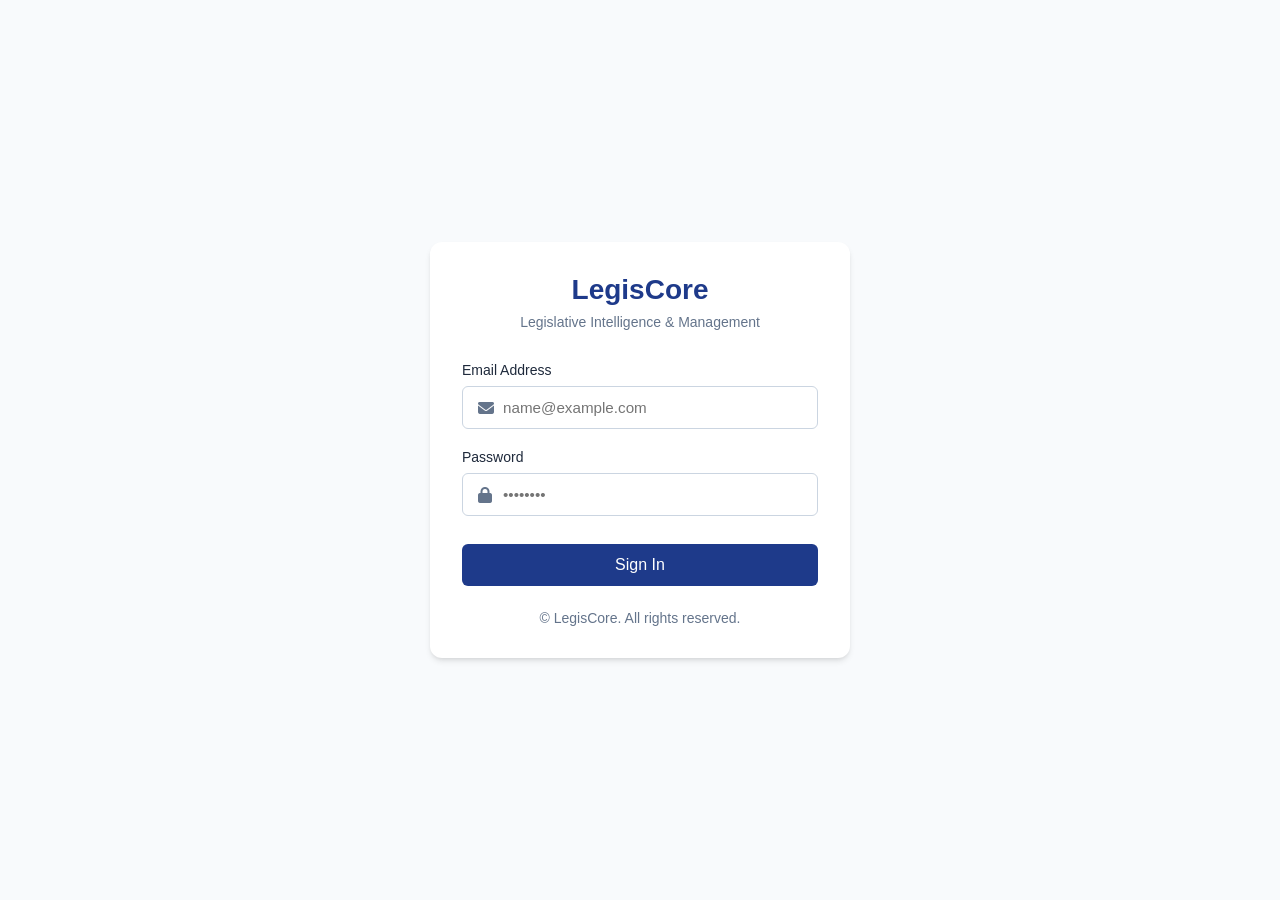
==== login.html @ 098ecdd2 "Initial LegisCore foundation: config, api, auth, state, router, login" ====
<!DOCTYPE html>
<html lang="en">
<head>
    <meta charset="UTF-8">
    <meta name="viewport" content="width=device-width, initial-scale=1.0">
    <title>LegisCore - Sign In</title>
    <link rel="stylesheet" href="https://cdnjs.cloudflare.com/ajax/libs/font-awesome/6.4.0/css/all.min.css">
    <style>
        :root {
            --primary: #1e3a8a;
            --primary-hover: #1e40af;
            --bg-color: #f8fafc;
            --card-bg: #ffffff;
            --text-main: #1e293b;
            --text-muted: #64748b;
            --border: #cbd5e1;
            --error-bg: #fee2e2;
            --error-text: #991b1b;
        }

        * {
            box-sizing: border-box;
            margin: 0;
            padding: 0;
            font-family: -apple-system, BlinkMacSystemFont, "Segoe UI", Roboto, Helvetica, Arial, sans-serif;
        }

        body {
            background-color: var(--bg-color);
            color: var(--text-main);
            display: flex;
            justify-content: center;
            align-items: center;
            min-height: 100vh;
        }

        .login-container {
            width: 100%;
            max-width: 420px;
            padding: 2rem;
            background: var(--card-bg);
            border-radius: 12px;
            box-shadow: 0 4px 6px -1px rgba(0, 0, 0, 0.1), 0 2px 4px -2px rgba(0, 0, 0, 0.1);
        }

        .brand-header {
            text-align: center;
            margin-bottom: 2rem;
        }

        .brand-header h1 {
            font-size: 1.75rem;
            color: var(--primary);
            margin-bottom: 0.5rem;
        }

        .brand-header p {
            color: var(--text-muted);
            font-size: 0.875rem;
        }

        .alert {
            padding: 0.75rem 1rem;
            border-radius: 6px;
            font-size: 0.875rem;
            margin-bottom: 1.5rem;
            display: none;
        }

        .alert.error {
            background-color: var(--error-bg);
            color: var(--error-text);
            display: block;
        }

        .form-group {
            margin-bottom: 1.25rem;
        }

        .form-group label {
            display: block;
            font-size: 0.875rem;
            font-weight: 500;
            margin-bottom: 0.5rem;
            color: var(--text-main);
        }

        .input-wrapper {
            position: relative;
        }

        .input-wrapper i {
            position: absolute;
            left: 1rem;
            top: 50%;
            transform: translateY(-50%);
            color: var(--text-muted);
        }

        .form-control {
            width: 100%;
            padding: 0.75rem 1rem 0.75rem 2.5rem;
            border: 1px solid var(--border);
            border-radius: 6px;
            font-size: 0.95rem;
            outline: none;
            transition: border-color 0.2s, box-shadow 0.2s;
        }

        .form-control:focus {
            border-color: var(--primary);
            box-shadow: 0 0 0 3px rgba(30, 58, 138, 0.15);
        }

        .btn-submit {
            width: 100%;
            padding: 0.75rem;
            background-color: var(--primary);
            color: white;
            border: none;
            border-radius: 6px;
            font-size: 1rem;
            font-weight: 500;
            cursor: pointer;
            transition: background-color 0.2s;
            margin-top: 0.5rem;
        }

        .btn-submit:hover {
            background-color: var(--primary-hover);
        }

        .btn-submit:disabled {
            opacity: 0.7;
            cursor: not-allowed;
        }

        .footer-links {
            text-align: center;
            margin-top: 1.5rem;
            font-size: 0.875rem;
            color: var(--text-muted);
        }

        .footer-links a {
            color: var(--primary);
            text-decoration: none;
            font-weight: 500;
        }

        .footer-links a:hover {
            text-decoration: underline;
        }
    </style>
</head>
<body>
    <div class="login-container">
        <div class="brand-header">
            <h1>LegisCore</h1>
            <p>Legislative Intelligence & Management</p>
        </div>

        <div id="errorAlert" class="alert error" style="display: none;"></div>

        <form id="loginForm">
            <div class="form-group">
                <label for="email">Email Address</label>
                <div class="input-wrapper">
                    <i class="fa-solid fa-envelope"></i>
                    <input type="email" id="email" name="email" class="form-control" placeholder="name@example.com" required autocomplete="email">
                </div>
            </div>

            <div class="form-group">
                <label for="password">Password</label>
                <div class="input-wrapper">
                    <i class="fa-solid fa-lock"></i>
                    <input type="password" id="password" name="password" class="form-control" placeholder="••••••••" required autocomplete="current-password">
                </div>
            </div>

            <button type="submit" id="submitBtn" class="btn-submit">Sign In</button>
        </form>

        <div class="footer-links">
            <p>&copy; LegisCore. All rights reserved.</p>
        </div>
    </div>

    <!-- Load configuration, api client, and auth api -->
    <script src="js/config.js"></script>
    <script src="js/api.js"></script>
    <script src="js/api/auth-api.js"></script>
    <script>
        document.addEventListener('DOMContentLoaded', () => {
            const loginForm = document.getElementById('loginForm');
            const emailInput = document.getElementById('email');
            const passwordInput = document.getElementById('password');
            const submitBtn = document.getElementById('submitBtn');
            const errorAlert = document.getElementById('errorAlert');

            // If already logged in with a token, redirect to dashboard or home
            const tokenKey = window.LegisCoreConfig ? window.LegisCoreConfig.STORAGE_KEYS.TOKEN : 'legiscore_auth_token';
            if (localStorage.getItem(tokenKey)) {
                window.location.href = './index.html';
            }

            loginForm.addEventListener('submit', async (e) => {
                e.preventDefault();
                errorAlert.style.display = 'none';
                errorAlert.textContent = '';

                const email = emailInput.value.trim();
                const password = passwordInput.value;

                if (!email || !password) {
                    errorAlert.textContent = 'Please enter both email and password.';
                    errorAlert.style.display = 'block';
                    return;
                }

                submitBtn.disabled = true;
                submitBtn.textContent = 'Signing in...';

                try {
                    if (!window.LegisCoreAPI || !window.LegisCoreAPI.auth) {
                        throw new Error('Authentication API module not loaded properly.');
                    }

                    await window.LegisCoreAPI.auth.login(email, password);
                    
                    // Successful login - redirect to app index or dashboard
                    window.location.href = './index.html';
                } catch (err) {
                    console.error('Login error:', err);
                    let msg = err.message || 'Invalid email or password. Please try again.';
                    if (err.status === 401) {
                        msg = 'Invalid credentials. Please check your email and password.';
                    } else if (err.status === 422) {
                        msg = 'Please check the formatting of your email and password.';
                    } else if (err.status === 429) {
                        msg = 'Too many login attempts. Please try again later.';
                    }
                    errorAlert.textContent = msg;
                    errorAlert.style.display = 'block';
                } finally {
                    submitBtn.disabled = false;
                    submitBtn.textContent = 'Sign In';
                }
            });
        });
    </script>
</body>
</html>
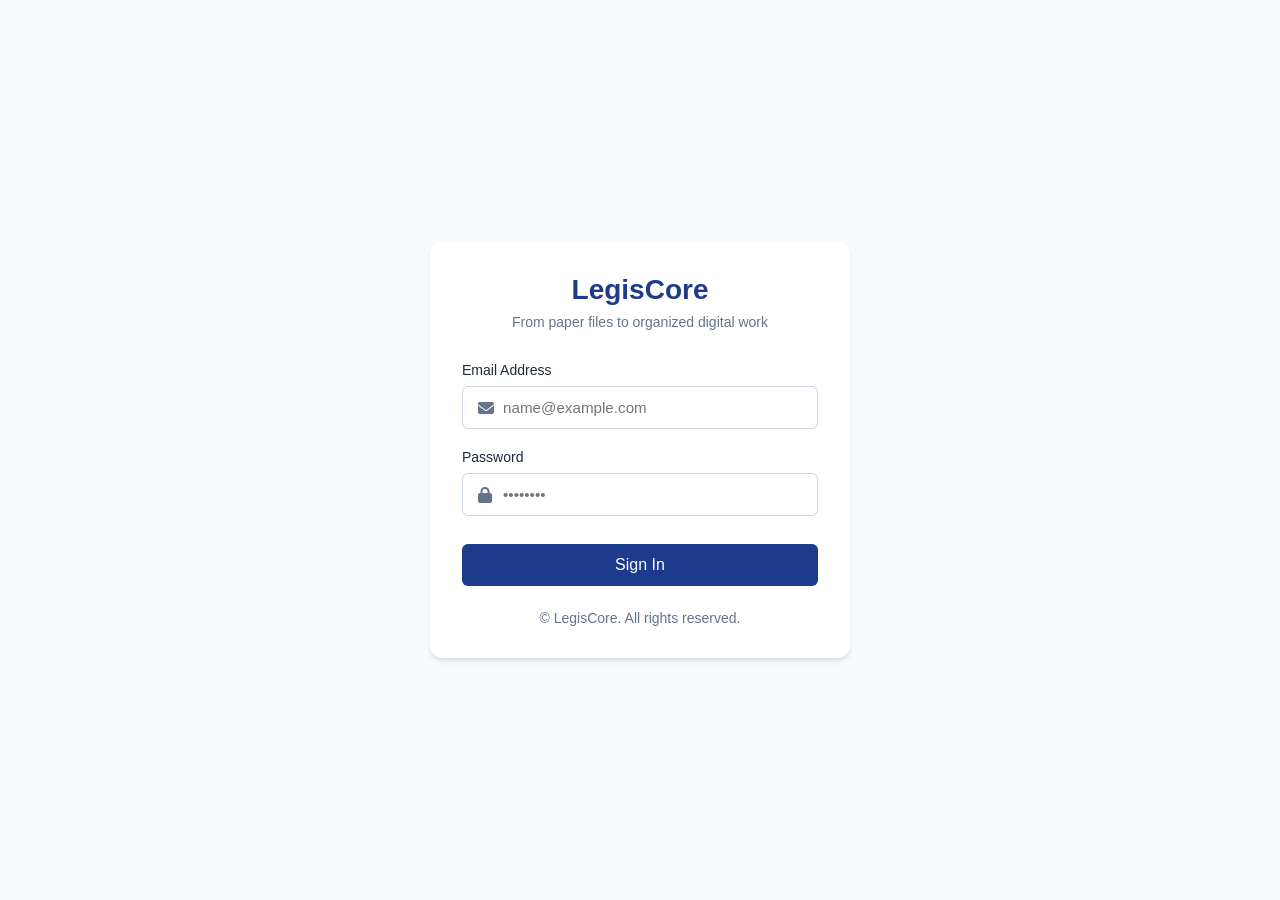
==== commit cd40d8b0: "login: correct tagline per spec" ====
--- a/login.html
+++ b/login.html
@@ -157,7 +157,7 @@
     <div class="login-container">
         <div class="brand-header">
             <h1>LegisCore</h1>
-            <p>Legislative Intelligence & Management</p>
+            <p>From paper files to organized digital work</p>
         </div>
 
         <div id="errorAlert" class="alert error" style="display: none;"></div>
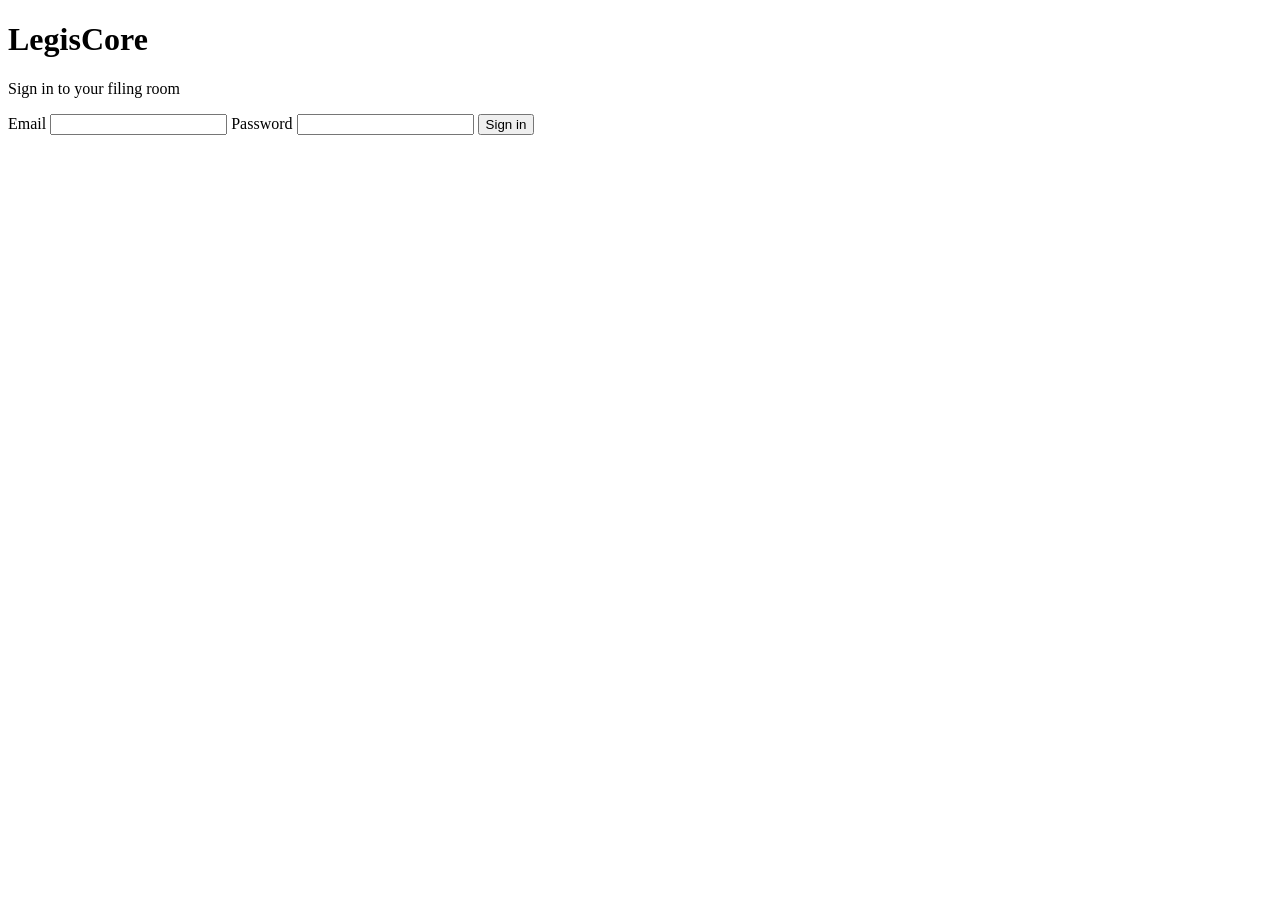
==== commit 1970812b: "Phase 2: core auth/supabase modules + new login page" ====
--- a/login.html
+++ b/login.html
@@ -1,254 +1,68 @@
-<!DOCTYPE html>
+<!doctype html>
 <html lang="en">
 <head>
-    <meta charset="UTF-8">
-    <meta name="viewport" content="width=device-width, initial-scale=1.0">
-    <title>LegisCore - Sign In</title>
-    <link rel="stylesheet" href="https://cdnjs.cloudflare.com/ajax/libs/font-awesome/6.4.0/css/all.min.css">
-    <style>
-        :root {
-            --primary: #1e3a8a;
-            --primary-hover: #1e40af;
-            --bg-color: #f8fafc;
-            --card-bg: #ffffff;
-            --text-main: #1e293b;
-            --text-muted: #64748b;
-            --border: #cbd5e1;
-            --error-bg: #fee2e2;
-            --error-text: #991b1b;
-        }
+<meta charset="utf-8">
+<meta name="viewport" content="width=device-width,initial-scale=1">
+<title>Sign in — LegisCore</title>
+<link rel="stylesheet" href="css/app.css">
+</head>
+<body class="auth-page">
+<main class="auth-wrap">
+  <div class="card">
+    <h1>LegisCore</h1>
+    <p class="sub">Sign in to your filing room</p>
+    <div class="err" id="err" hidden></div>
+    <form id="f" autocomplete="on" novalidate>
+      <label for="email">Email</label>
+      <input id="email" name="email" type="email" required autocomplete="username" inputmode="email">
+      <label for="password">Password</label>
+      <input id="password" name="password" type="password" required autocomplete="current-password">
+      <button class="primary" type="submit" id="btn">Sign in</button>
+    </form>
+  </div>
+</main>
+<script src="js/config.js"></script>
+<script src="js/core/supabase.js"></script>
+<script src="js/core/auth.js"></script>
+<script>
+  (function () {
+    // If already logged in, skip the form.
+    if (Auth.isLoggedIn() && Auth.currentUser()) {
+      window.location.replace('index.html');
+      return;
+    }
+    const f = document.getElementById('f');
+    const err = document.getElementById('err');
+    const btn = document.getElementById('btn');
 
-        * {
-            box-sizing: border-box;
-            margin: 0;
-            padding: 0;
-            font-family: -apple-system, BlinkMacSystemFont, "Segoe UI", Roboto, Helvetica, Arial, sans-serif;
-        }
+    function show(msg) {
+      err.textContent = msg;
+      err.hidden = false;
+    }
+    function busy(on) {
+      btn.disabled = on;
+      btn.textContent = on ? 'Signing in…' : 'Sign in';
+    }
 
-        body {
-            background-color: var(--bg-color);
-            color: var(--text-main);
-            display: flex;
-            justify-content: center;
-            align-items: center;
-            min-height: 100vh;
-        }
-
-        .login-container {
-            width: 100%;
-            max-width: 420px;
-            padding: 2rem;
-            background: var(--card-bg);
-            border-radius: 12px;
-            box-shadow: 0 4px 6px -1px rgba(0, 0, 0, 0.1), 0 2px 4px -2px rgba(0, 0, 0, 0.1);
-        }
-
-        .brand-header {
-            text-align: center;
-            margin-bottom: 2rem;
-        }
-
-        .brand-header h1 {
-            font-size: 1.75rem;
-            color: var(--primary);
-            margin-bottom: 0.5rem;
-        }
-
-        .brand-header p {
-            color: var(--text-muted);
-            font-size: 0.875rem;
-        }
-
-        .alert {
-            padding: 0.75rem 1rem;
-            border-radius: 6px;
-            font-size: 0.875rem;
-            margin-bottom: 1.5rem;
-            display: none;
-        }
-
-        .alert.error {
-            background-color: var(--error-bg);
-            color: var(--error-text);
-            display: block;
-        }
-
-        .form-group {
-            margin-bottom: 1.25rem;
-        }
-
-        .form-group label {
-            display: block;
-            font-size: 0.875rem;
-            font-weight: 500;
-            margin-bottom: 0.5rem;
-            color: var(--text-main);
-        }
-
-        .input-wrapper {
-            position: relative;
-        }
-
-        .input-wrapper i {
-            position: absolute;
-            left: 1rem;
-            top: 50%;
-            transform: translateY(-50%);
-            color: var(--text-muted);
-        }
-
-        .form-control {
-            width: 100%;
-            padding: 0.75rem 1rem 0.75rem 2.5rem;
-            border: 1px solid var(--border);
-            border-radius: 6px;
-            font-size: 0.95rem;
-            outline: none;
-            transition: border-color 0.2s, box-shadow 0.2s;
-        }
-
-        .form-control:focus {
-            border-color: var(--primary);
-            box-shadow: 0 0 0 3px rgba(30, 58, 138, 0.15);
-        }
-
-        .btn-submit {
-            width: 100%;
-            padding: 0.75rem;
-            background-color: var(--primary);
-            color: white;
-            border: none;
-            border-radius: 6px;
-            font-size: 1rem;
-            font-weight: 500;
-            cursor: pointer;
-            transition: background-color 0.2s;
-            margin-top: 0.5rem;
-        }
-
-        .btn-submit:hover {
-            background-color: var(--primary-hover);
-        }
-
-        .btn-submit:disabled {
-            opacity: 0.7;
-            cursor: not-allowed;
-        }
-
-        .footer-links {
-            text-align: center;
-            margin-top: 1.5rem;
-            font-size: 0.875rem;
-            color: var(--text-muted);
-        }
-
-        .footer-links a {
-            color: var(--primary);
-            text-decoration: none;
-            font-weight: 500;
-        }
-
-        .footer-links a:hover {
-            text-decoration: underline;
-        }
-    </style>
-</head>
-<body>
-    <div class="login-container">
-        <div class="brand-header">
-            <h1>LegisCore</h1>
-            <p>From paper files to organized digital work</p>
-        </div>
-
-        <div id="errorAlert" class="alert error" style="display: none;"></div>
-
-        <form id="loginForm">
-            <div class="form-group">
-                <label for="email">Email Address</label>
-                <div class="input-wrapper">
-                    <i class="fa-solid fa-envelope"></i>
-                    <input type="email" id="email" name="email" class="form-control" placeholder="name@example.com" required autocomplete="email">
-                </div>
-            </div>
-
-            <div class="form-group">
-                <label for="password">Password</label>
-                <div class="input-wrapper">
-                    <i class="fa-solid fa-lock"></i>
-                    <input type="password" id="password" name="password" class="form-control" placeholder="••••••••" required autocomplete="current-password">
-                </div>
-            </div>
-
-            <button type="submit" id="submitBtn" class="btn-submit">Sign In</button>
-        </form>
-
-        <div class="footer-links">
-            <p>&copy; LegisCore. All rights reserved.</p>
-        </div>
-    </div>
-
-    <!-- Load configuration, api client, and auth api -->
-    <script src="js/config.js"></script>
-    <script src="js/api.js"></script>
-    <script src="js/api/auth-api.js"></script>
-    <script>
-        document.addEventListener('DOMContentLoaded', () => {
-            const loginForm = document.getElementById('loginForm');
-            const emailInput = document.getElementById('email');
-            const passwordInput = document.getElementById('password');
-            const submitBtn = document.getElementById('submitBtn');
-            const errorAlert = document.getElementById('errorAlert');
-
-            // If already logged in with a token, redirect to dashboard or home
-            const tokenKey = window.LegisCoreConfig ? window.LegisCoreConfig.STORAGE_KEYS.TOKEN : 'legiscore_auth_token';
-            if (localStorage.getItem(tokenKey)) {
-                window.location.href = './index.html';
-            }
-
-            loginForm.addEventListener('submit', async (e) => {
-                e.preventDefault();
-                errorAlert.style.display = 'none';
-                errorAlert.textContent = '';
-
-                const email = emailInput.value.trim();
-                const password = passwordInput.value;
-
-                if (!email || !password) {
-                    errorAlert.textContent = 'Please enter both email and password.';
-                    errorAlert.style.display = 'block';
-                    return;
-                }
-
-                submitBtn.disabled = true;
-                submitBtn.textContent = 'Signing in...';
-
-                try {
-                    if (!window.LegisCoreAPI || !window.LegisCoreAPI.auth) {
-                        throw new Error('Authentication API module not loaded properly.');
-                    }
-
-                    await window.LegisCoreAPI.auth.login(email, password);
-                    
-                    // Successful login - redirect to app index or dashboard
-                    window.location.href = './index.html';
-                } catch (err) {
-                    console.error('Login error:', err);
-                    let msg = err.message || 'Invalid email or password. Please try again.';
-                    if (err.status === 401) {
-                        msg = 'Invalid credentials. Please check your email and password.';
-                    } else if (err.status === 422) {
-                        msg = 'Please check the formatting of your email and password.';
-                    } else if (err.status === 429) {
-                        msg = 'Too many login attempts. Please try again later.';
-                    }
-                    errorAlert.textContent = msg;
-                    errorAlert.style.display = 'block';
-                } finally {
-                    submitBtn.disabled = false;
-                    submitBtn.textContent = 'Sign In';
-                }
-            });
-        });
-    </script>
+    f.addEventListener('submit', async function (e) {
+      e.preventDefault();
+      err.hidden = true;
+      const email = document.getElementById('email').value.trim();
+      const password = document.getElementById('password').value;
+      if (!email || !password) { show('Enter your email and password.'); return; }
+      busy(true);
+      try {
+        await Auth.login(email, password);
+        window.location.replace('index.html');
+      } catch (ex) {
+        const m = (ex && ex.message) ? ex.message : '';
+        if (/invalid|credentials|grant/i.test(m)) show('Wrong email or password.');
+        else if (/not active/i.test(m)) show('Your account is not active. Ask your administrator.');
+        else show(m || 'Could not sign in.');
+        busy(false);
+      }
+    });
+  })();
+</script>
 </body>
 </html>
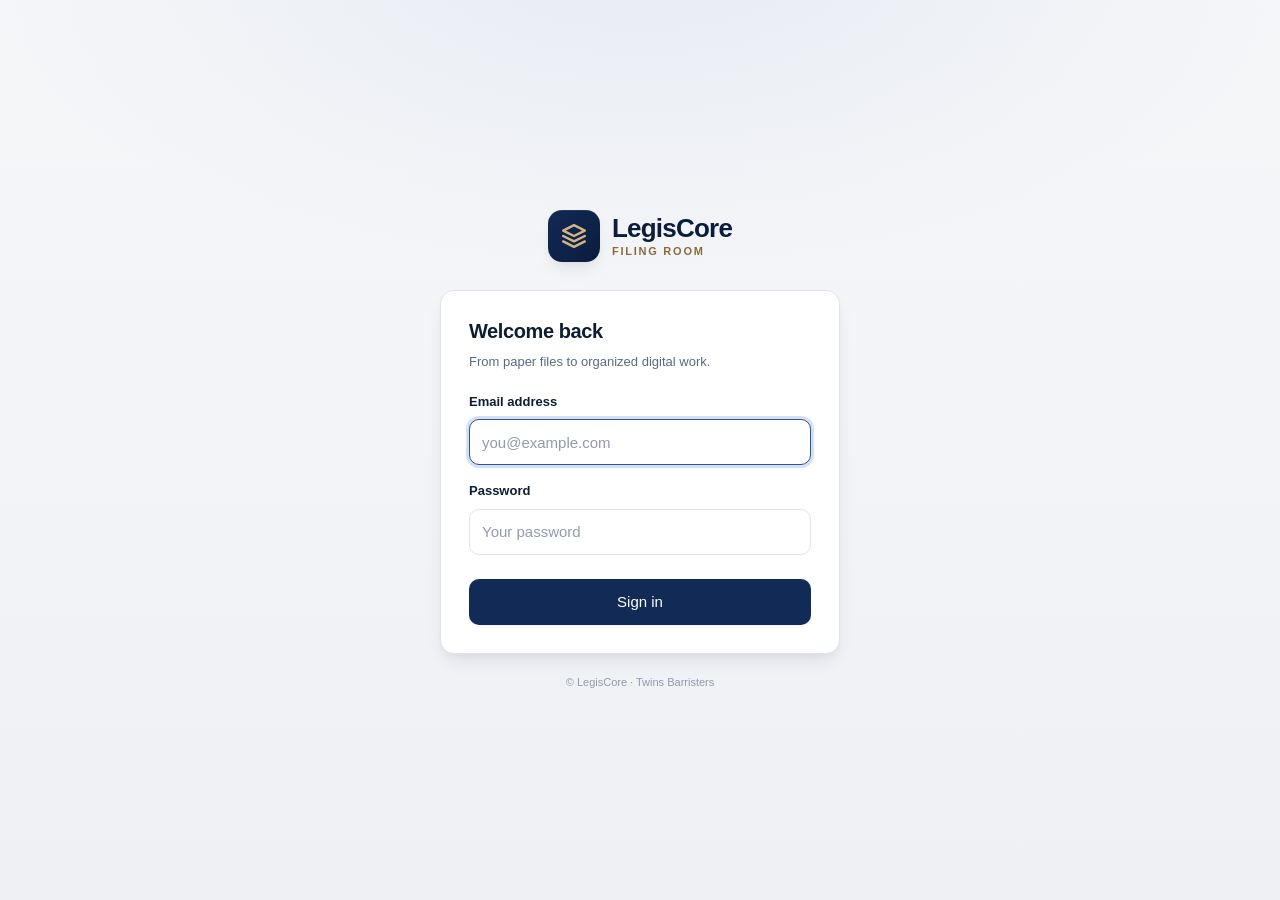
==== commit ee70867c: "Restore app.js; rewrite login.html against new design system" ====
--- a/login.html
+++ b/login.html
@@ -1,68 +1,274 @@
-<!doctype html>
+<!DOCTYPE html>
 <html lang="en">
 <head>
-<meta charset="utf-8">
-<meta name="viewport" content="width=device-width,initial-scale=1">
-<title>Sign in — LegisCore</title>
-<link rel="stylesheet" href="css/app.css">
+    <meta charset="UTF-8">
+    <meta name="viewport" content="width=device-width, initial-scale=1.0, viewport-fit=cover">
+    <meta name="theme-color" content="#0b1c3d">
+    <title>LegisCore — Sign in</title>
+    <link rel="stylesheet" href="css/base.css?v=2">
+    <link rel="stylesheet" href="css/layout.css?v=2">
+    <link rel="stylesheet" href="css/components.css?v=2">
+    <style>
+        body {
+            display: flex;
+            align-items: center;
+            justify-content: center;
+            min-height: 100vh;
+            padding: var(--s-4);
+            background:
+                radial-gradient(1200px 600px at 50% -10%, rgba(37, 84, 160, 0.08), transparent 60%),
+                linear-gradient(180deg, var(--bg), var(--bg-alt));
+        }
+
+        .login-shell {
+            width: 100%;
+            max-width: 400px;
+            animation: lc-rise var(--dur-4) var(--ease-out);
+        }
+
+        @keyframes lc-rise {
+            from { opacity: 0; transform: translateY(12px); }
+            to   { opacity: 1; transform: translateY(0); }
+        }
+
+        .login-brand {
+            display: flex;
+            align-items: center;
+            justify-content: center;
+            gap: var(--s-3);
+            margin-bottom: var(--s-6);
+        }
+
+        .login-brand-mark {
+            width: 52px;
+            height: 52px;
+            border-radius: 14px;
+            background: linear-gradient(135deg, var(--navy-700), var(--navy-800));
+            color: var(--brass-400);
+            display: inline-flex;
+            align-items: center;
+            justify-content: center;
+            box-shadow: var(--shadow-md), inset 0 1px 0 rgba(255,255,255,0.08);
+        }
+
+        .login-brand-text {
+            display: flex;
+            flex-direction: column;
+            line-height: 1.05;
+        }
+
+        .login-brand-name {
+            font-size: 26px;
+            font-weight: 700;
+            color: var(--navy-800);
+            letter-spacing: -0.03em;
+        }
+
+        .login-brand-sub {
+            font-size: 11px;
+            font-weight: 600;
+            letter-spacing: 0.16em;
+            text-transform: uppercase;
+            color: var(--brass-600);
+            margin-top: 4px;
+        }
+
+        .login-card {
+            background: var(--surface);
+            border: 1px solid var(--border);
+            border-radius: var(--r-lg);
+            box-shadow: var(--shadow-md);
+            padding: var(--s-6);
+        }
+
+        .login-card h1 {
+            font-size: 20px;
+            margin: 0 0 var(--s-2) 0;
+            letter-spacing: -0.02em;
+        }
+
+        .login-card .lede {
+            font-size: var(--fs-sm);
+            color: var(--text-muted);
+            margin: 0 0 var(--s-5) 0;
+        }
+
+        .login-card .btn-primary {
+            width: 100%;
+            height: 46px;
+            margin-top: var(--s-2);
+        }
+
+        .login-foot {
+            text-align: center;
+            font-size: var(--fs-xs);
+            color: var(--text-faint);
+            margin-top: var(--s-5);
+        }
+
+        .login-foot a { color: var(--text-muted); }
+
+        .login-error {
+            display: none;
+            margin-bottom: var(--s-4);
+        }
+
+        .login-error.show { display: block; }
+
+        .login-card .form-control {
+            height: 46px;
+            font-size: 15px;
+        }
+    </style>
 </head>
-<body class="auth-page">
-<main class="auth-wrap">
-  <div class="card">
-    <h1>LegisCore</h1>
-    <p class="sub">Sign in to your filing room</p>
-    <div class="err" id="err" hidden></div>
-    <form id="f" autocomplete="on" novalidate>
-      <label for="email">Email</label>
-      <input id="email" name="email" type="email" required autocomplete="username" inputmode="email">
-      <label for="password">Password</label>
-      <input id="password" name="password" type="password" required autocomplete="current-password">
-      <button class="primary" type="submit" id="btn">Sign in</button>
-    </form>
-  </div>
-</main>
-<script src="js/config.js"></script>
-<script src="js/core/supabase.js"></script>
-<script src="js/core/auth.js"></script>
-<script>
-  (function () {
-    // If already logged in, skip the form.
-    if (Auth.isLoggedIn() && Auth.currentUser()) {
-      window.location.replace('index.html');
-      return;
-    }
-    const f = document.getElementById('f');
-    const err = document.getElementById('err');
-    const btn = document.getElementById('btn');
-
-    function show(msg) {
-      err.textContent = msg;
-      err.hidden = false;
-    }
-    function busy(on) {
-      btn.disabled = on;
-      btn.textContent = on ? 'Signing in…' : 'Sign in';
-    }
-
-    f.addEventListener('submit', async function (e) {
-      e.preventDefault();
-      err.hidden = true;
-      const email = document.getElementById('email').value.trim();
-      const password = document.getElementById('password').value;
-      if (!email || !password) { show('Enter your email and password.'); return; }
-      busy(true);
-      try {
-        await Auth.login(email, password);
-        window.location.replace('index.html');
-      } catch (ex) {
-        const m = (ex && ex.message) ? ex.message : '';
-        if (/invalid|credentials|grant/i.test(m)) show('Wrong email or password.');
-        else if (/not active/i.test(m)) show('Your account is not active. Ask your administrator.');
-        else show(m || 'Could not sign in.');
-        busy(false);
-      }
-    });
-  })();
-</script>
+<body>
+    <div class="login-shell">
+        <div class="login-brand">
+            <div class="login-brand-mark">
+                <svg width="26" height="26" viewBox="0 0 24 24" fill="none" stroke="currentColor" stroke-width="2.2" stroke-linecap="round" stroke-linejoin="round">
+                    <path d="M12 2L2 7l10 5 10-5-10-5z"/>
+                    <path d="M2 17l10 5 10-5"/>
+                    <path d="M2 12l10 5 10-5"/>
+                </svg>
+            </div>
+            <div class="login-brand-text">
+                <span class="login-brand-name">LegisCore</span>
+                <span class="login-brand-sub">Filing Room</span>
+            </div>
+        </div>
+
+        <div class="login-card">
+            <h1>Welcome back</h1>
+            <p class="lede">From paper files to organized digital work.</p>
+
+            <div id="loginError" class="alert alert-error login-error" role="alert"></div>
+
+            <form id="loginForm" novalidate>
+                <div class="form-group">
+                    <label for="email">Email address</label>
+                    <input
+                        type="email"
+                        id="email"
+                        name="email"
+                        class="form-control"
+                        placeholder="you@example.com"
+                        autocomplete="email"
+                        inputmode="email"
+                        required
+                        autofocus>
+                </div>
+
+                <div class="form-group">
+                    <label for="password">Password</label>
+                    <input
+                        type="password"
+                        id="password"
+                        name="password"
+                        class="form-control"
+                        placeholder="Your password"
+                        autocomplete="current-password"
+                        required>
+                </div>
+
+                <button type="submit" id="signInBtn" class="btn btn-primary">
+                    <span id="signInLabel">Sign in</span>
+                </button>
+            </form>
+        </div>
+
+        <div class="login-foot">
+            &copy; LegisCore &middot; Twins Barristers
+        </div>
+    </div>
+
+    <script src="js/config.js"></script>
+    <script src="js/api.js"></script>
+    <script src="js/api/auth-api.js"></script>
+    <script>
+    (function () {
+        'use strict';
+
+        const config  = window.LegisCoreConfig;
+        const api     = window.LegisCoreApi;
+        const authApi = api && api.authApi;
+
+        const form     = document.getElementById('loginForm');
+        const emailEl  = document.getElementById('email');
+        const passEl   = document.getElementById('password');
+        const errEl    = document.getElementById('loginError');
+        const submitEl = document.getElementById('signInBtn');
+        const labelEl  = document.getElementById('signInLabel');
+
+        if (!config || !api || !authApi) {
+            errEl.textContent = 'LegisCore failed to load. Please refresh the page.';
+            errEl.classList.add('show');
+            submitEl.disabled = true;
+            return;
+        }
+
+        // If already signed in, skip straight to the app.
+        if (authApi.isAuthenticated()) {
+            window.location.replace('index.html');
+            return;
+        }
+
+        function showError(msg) {
+            errEl.textContent = msg;
+            errEl.classList.add('show');
+        }
+
+        function clearError() {
+            errEl.textContent = '';
+            errEl.classList.remove('show');
+        }
+
+        function setBusy(busy) {
+            submitEl.disabled = busy;
+            labelEl.textContent = busy ? 'Signing in...' : 'Sign in';
+        }
+
+        function friendlyError(err) {
+            const status = err && err.status;
+            if (status === 400 || status === 401) {
+                return 'Email or password is incorrect.';
+            }
+            if (status === 429) {
+                return 'Too many attempts. Please wait a minute and try again.';
+            }
+            if (status === 0) {
+                return 'Could not reach the server. Check your connection.';
+            }
+            if (status === 408) {
+                return 'The request took too long. Please try again.';
+            }
+            return (err && err.message) || 'Could not sign in. Please try again.';
+        }
+
+        form.addEventListener('submit', async function (e) {
+            e.preventDefault();
+            clearError();
+
+            const email    = emailEl.value.trim();
+            const password = passEl.value;
+
+            if (!email || !password) {
+                showError('Enter your email and password.');
+                return;
+            }
+
+            setBusy(true);
+            try {
+                await authApi.login(email, password);
+                window.location.replace('index.html');
+            } catch (err) {
+                console.error('[login] failed:', err);
+                showError(friendlyError(err));
+                setBusy(false);
+                passEl.focus();
+                passEl.select();
+            }
+        });
+    })();
+    </script>
 </body>
 </html>
--- a/css/base.css
+++ b/css/base.css
@@ -0,0 +1,303 @@
+/* ==========================================================================
+   LegisCore — base.css
+   Design tokens, reset, typography.
+   Aesthetic: established legal practice. Navy, brass, paper.
+   Every other CSS file depends on these variables.
+   ========================================================================== */
+
+:root {
+    /* Brand */
+    --navy-900:  #08152e;
+    --navy-800:  #0b1c3d;
+    --navy-700:  #122a56;
+    --navy-600:  #1a3d74;
+    --navy-500:  #2554a0;
+    --navy-400:  #4a7bc7;
+    --navy-100:  #e6ecf7;
+    --navy-50:   #f2f5fb;
+
+    --brass-600: #8a6a3a;
+    --brass-500: #b8925a;
+    --brass-400: #d4b483;
+    --brass-100: #f5ecd9;
+
+    /* Surfaces */
+    --bg:            #f6f7f9;
+    --bg-alt:        #eef0f4;
+    --surface:       #ffffff;
+    --surface-muted: #f3f4f7;
+
+    /* Borders */
+    --border:        #dfe3ea;
+    --border-soft:   #e9ecf1;
+    --border-strong: #c3cad6;
+
+    /* Text */
+    --text:          #0f1d33;
+    --text-muted:    #5a6a82;
+    --text-faint:    #8f9bae;
+
+    /* Semantic */
+    --success-700: #0d6b3a;
+    --success-500: #14874c;
+    --success-100: #dcf3e5;
+
+    --warning-700: #8a5a0a;
+    --warning-500: #b8831a;
+    --warning-100: #fbf1da;
+
+    --danger-700:  #8a1a1a;
+    --danger-500:  #b32d2d;
+    --danger-100:  #fbe2e2;
+
+    --info-700:    #0a4d6e;
+    --info-500:    #1a6b96;
+    --info-100:    #d9ecf5;
+
+    /* Aliases (backwards compat with pages that used --primary) */
+    --primary:        var(--navy-700);
+    --primary-hover:  var(--navy-600);
+    --primary-soft:   var(--navy-50);
+    --accent:         var(--brass-500);
+
+    /* Spacing — 4px base */
+    --s-1: 4px;
+    --s-2: 8px;
+    --s-3: 12px;
+    --s-4: 16px;
+    --s-5: 20px;
+    --s-6: 28px;
+    --s-7: 40px;
+    --s-8: 56px;
+    /* aliases */
+    --space-1: var(--s-1);
+    --space-2: var(--s-2);
+    --space-3: var(--s-3);
+    --space-4: var(--s-4);
+    --space-5: var(--s-5);
+    --space-6: var(--s-6);
+    --space-7: var(--s-7);
+
+    /* Radius */
+    --r-sm: 6px;
+    --r:    10px;
+    --r-lg: 14px;
+    --r-xl: 20px;
+    --radius-sm: var(--r-sm);
+    --radius:    var(--r);
+    --radius-lg: var(--r-lg);
+    --radius-full: 999px;
+
+    /* Shadows — layered, soft */
+    --shadow-xs: 0 1px 2px rgba(15, 29, 51, 0.04);
+    --shadow-sm: 0 1px 3px rgba(15, 29, 51, 0.06), 0 1px 2px rgba(15, 29, 51, 0.04);
+    --shadow:    0 4px 10px -2px rgba(15, 29, 51, 0.07), 0 2px 4px -2px rgba(15, 29, 51, 0.05);
+    --shadow-md: 0 10px 20px -6px rgba(15, 29, 51, 0.10), 0 4px 8px -4px rgba(15, 29, 51, 0.06);
+    --shadow-lg: 0 20px 40px -12px rgba(15, 29, 51, 0.14), 0 8px 16px -8px rgba(15, 29, 51, 0.08);
+    --shadow-focus: 0 0 0 3px rgba(37, 84, 160, 0.18);
+
+    /* Motion */
+    --ease-out:  cubic-bezier(0.16, 1, 0.3, 1);
+    --ease-in:   cubic-bezier(0.4, 0, 1, 1);
+    --ease-soft: cubic-bezier(0.4, 0, 0.2, 1);
+    --dur-1: 120ms;
+    --dur-2: 180ms;
+    --dur-3: 260ms;
+    --dur-4: 400ms;
+    --transition-fast: var(--dur-1) var(--ease-soft);
+    --transition:      var(--dur-2) var(--ease-soft);
+    --transition-slow: var(--dur-3) var(--ease-out);
+
+    /* Layout */
+    --topbar-h:  64px;
+    --sidebar-w: 240px;
+    --tabbar-h:  64px;
+
+    /* Typography */
+    --font-sans: -apple-system, BlinkMacSystemFont, "Segoe UI", Roboto,
+                 "Helvetica Neue", Helvetica, Arial, sans-serif;
+    --font-serif: "Iowan Old Style", "Palatino Linotype", Palatino, Georgia, serif;
+    --font-mono: ui-monospace, SFMono-Regular, "SF Mono", Menlo, monospace;
+
+    --fs-display: 32px;
+    --fs-h1: 24px;
+    --fs-h2: 20px;
+    --fs-h3: 17px;
+    --fs-body: 15px;
+    --fs-sm: 13px;
+    --fs-xs: 11px;
+
+    /* aliases used by older pages */
+    --fs-2xl: var(--fs-display);
+    --fs-xl:  var(--fs-h1);
+    --fs-lg:  var(--fs-h2);
+    --fs-md:  var(--fs-h3);
+    --fs-base: var(--fs-body);
+
+    --lh-tight: 1.25;
+    --lh-base:  1.5;
+    --lh-loose: 1.7;
+
+    --tracking-tight: -0.02em;
+    --tracking:       -0.01em;
+    --tracking-wide:  0.04em;
+}
+
+/* ---- Reset --------------------------------------------------------- */
+
+*, *::before, *::after { box-sizing: border-box; }
+
+html, body {
+    margin: 0;
+    padding: 0;
+    height: 100%;
+}
+
+body {
+    font-family: var(--font-sans);
+    font-size: var(--fs-body);
+    line-height: var(--lh-base);
+    color: var(--text);
+    background: var(--bg);
+    -webkit-font-smoothing: antialiased;
+    -moz-osx-font-smoothing: grayscale;
+    text-rendering: optimizeLegibility;
+    overscroll-behavior-y: none;
+}
+
+h1, h2, h3, h4, h5, h6 {
+    margin: 0 0 var(--s-3) 0;
+    font-weight: 600;
+    line-height: var(--lh-tight);
+    color: var(--text);
+    letter-spacing: var(--tracking);
+}
+
+h1 { font-size: var(--fs-h1); }
+h2 { font-size: var(--fs-h2); }
+h3 { font-size: var(--fs-h3); }
+h4 { font-size: var(--fs-body); font-weight: 600; }
+
+p { margin: 0 0 var(--s-3) 0; }
+
+a {
+    color: var(--primary);
+    text-decoration: none;
+    transition: color var(--transition-fast);
+}
+a:hover { color: var(--primary-hover); }
+
+img, svg { display: block; max-width: 100%; }
+
+button {
+    font-family: inherit;
+    font-size: inherit;
+    cursor: pointer;
+    border: none;
+    background: none;
+    padding: 0;
+    color: inherit;
+}
+
+input, select, textarea {
+    font-family: inherit;
+    font-size: inherit;
+    color: inherit;
+}
+
+code, kbd, pre {
+    font-family: var(--font-mono);
+    font-size: var(--fs-sm);
+}
+
+ul, ol { margin: 0; padding: 0; list-style: none; }
+
+hr {
+    border: 0;
+    border-top: 1px solid var(--border-soft);
+    margin: var(--s-4) 0;
+}
+
+/* ---- Utility text -------------------------------------------------- */
+
+.text-xs     { font-size: var(--fs-xs); }
+.text-sm     { font-size: var(--fs-sm); }
+.text-muted  { color: var(--text-muted); }
+.text-faint  { color: var(--text-faint); }
+.text-danger { color: var(--danger-500); }
+.text-success{ color: var(--success-500); }
+.text-warning{ color: var(--warning-500); }
+.text-center { text-align: center; }
+.text-right  { text-align: right; }
+
+.fw-500 { font-weight: 500; }
+.fw-600 { font-weight: 600; }
+.fw-700 { font-weight: 700; }
+.font-weight-medium { font-weight: 500; }
+.font-weight-bold   { font-weight: 600; }
+
+.uppercase {
+    text-transform: uppercase;
+    letter-spacing: var(--tracking-wide);
+    font-size: var(--fs-xs);
+    font-weight: 600;
+    color: var(--text-muted);
+}
+
+/* ---- Flex / grid helpers ------------------------------------------- */
+
+.flex       { display: flex; }
+.flex-col   { display: flex; flex-direction: column; }
+.items-center { align-items: center; }
+.items-start  { align-items: flex-start; }
+.justify-between { justify-content: space-between; }
+.justify-center  { justify-content: center; }
+.gap-1 { gap: var(--s-1); }
+.gap-2 { gap: var(--s-2); }
+.gap-3 { gap: var(--s-3); }
+.gap-4 { gap: var(--s-4); }
+.gap-5 { gap: var(--s-5); }
+
+/* ---- Scrollbar (subtle) -------------------------------------------- */
+
+::-webkit-scrollbar { width: 8px; height: 8px; }
+::-webkit-scrollbar-track { background: transparent; }
+::-webkit-scrollbar-thumb {
+    background: var(--border);
+    border-radius: var(--radius-full);
+}
+::-webkit-scrollbar-thumb:hover { background: var(--border-strong); }
+
+/* ---- Focus ring ---------------------------------------------------- */
+
+:focus { outline: none; }
+:focus-visible {
+    outline: none;
+    box-shadow: var(--shadow-focus);
+    border-radius: var(--r-sm);
+}
+
+/* ---- Accessibility ------------------------------------------------- */
+
+.sr-only {
+    position: absolute;
+    width: 1px;
+    height: 1px;
+    padding: 0;
+    margin: -1px;
+    overflow: hidden;
+    clip: rect(0, 0, 0, 0);
+    white-space: nowrap;
+    border: 0;
+}
+
+/* ---- Reduced motion ------------------------------------------------ */
+
+@media (prefers-reduced-motion: reduce) {
+    *, *::before, *::after {
+        animation-duration: 0.01ms !important;
+        animation-iteration-count: 1 !important;
+        transition-duration: 0.01ms !important;
+        scroll-behavior: auto !important;
+    }
+}
--- a/css/layout.css
+++ b/css/layout.css
@@ -0,0 +1,513 @@
+/* ==========================================================================
+   LegisCore — layout.css
+   App shell: sidebar, topbar, main content, mobile bottom bar.
+   ========================================================================== */
+
+/* ---- Shell grid ----------------------------------------------------- */
+
+.app-shell {
+    display: grid;
+    grid-template-columns: var(--sidebar-w) 1fr;
+    grid-template-rows: var(--topbar-h) 1fr;
+    grid-template-areas:
+        "sidebar topbar"
+        "sidebar main";
+    min-height: 100vh;
+    background: var(--bg);
+}
+
+/* ---- Topbar --------------------------------------------------------- */
+
+.app-topbar {
+    grid-area: topbar;
+    display: flex;
+    align-items: center;
+    justify-content: space-between;
+    gap: var(--s-3);
+    padding: 0 var(--s-6);
+    background: var(--surface);
+    border-bottom: 1px solid var(--border);
+    position: sticky;
+    top: 0;
+    z-index: 20;
+    height: var(--topbar-h);
+}
+
+.topbar-left,
+.topbar-right {
+    display: flex;
+    align-items: center;
+    gap: var(--s-3);
+    min-width: 0;
+}
+
+.topbar-left { flex: 1; }
+
+.topbar-title {
+    font-size: var(--fs-h3);
+    font-weight: 600;
+    color: var(--text);
+    margin: 0;
+    letter-spacing: var(--tracking);
+    white-space: nowrap;
+    overflow: hidden;
+    text-overflow: ellipsis;
+}
+
+.topbar-crumb {
+    font-size: var(--fs-xs);
+    text-transform: uppercase;
+    letter-spacing: var(--tracking-wide);
+    color: var(--text-faint);
+    font-weight: 600;
+    margin-bottom: 2px;
+}
+
+.topbar-user {
+    display: flex;
+    align-items: center;
+    gap: var(--s-2);
+    padding: 6px 10px 6px 6px;
+    border-radius: var(--radius-full);
+    background: var(--surface-muted);
+    transition: background var(--transition-fast);
+    cursor: pointer;
+    border: none;
+}
+
+.topbar-user:hover { background: var(--bg-alt); }
+
+.topbar-user-name {
+    font-size: var(--fs-sm);
+    font-weight: 500;
+    color: var(--text);
+    max-width: 140px;
+    overflow: hidden;
+    text-overflow: ellipsis;
+    white-space: nowrap;
+}
+
+.topbar-icon-btn {
+    background: transparent;
+    border: 1px solid transparent;
+    border-radius: var(--r);
+    width: 40px;
+    height: 40px;
+    display: inline-flex;
+    align-items: center;
+    justify-content: center;
+    color: var(--text-muted);
+    transition: background var(--transition-fast),
+                color var(--transition-fast),
+                border-color var(--transition-fast);
+    flex-shrink: 0;
+}
+
+.topbar-icon-btn:hover {
+    background: var(--surface-muted);
+    color: var(--text);
+    border-color: var(--border-soft);
+}
+
+.topbar-icon-btn:active { transform: scale(0.96); }
+
+.sidebar-toggle-btn {
+    display: none;
+    background: transparent;
+    border: 1px solid transparent;
+    border-radius: var(--r);
+    width: 40px;
+    height: 40px;
+    align-items: center;
+    justify-content: center;
+    color: var(--text-muted);
+    flex-shrink: 0;
+    transition: background var(--transition-fast);
+}
+.sidebar-toggle-btn:hover { background: var(--surface-muted); }
+
+/* ---- User avatar ---------------------------------------------------- */
+
+.user-avatar {
+    width: 34px;
+    height: 34px;
+    border-radius: 50%;
+    background: linear-gradient(135deg, var(--navy-600), var(--navy-700));
+    color: #fff;
+    display: inline-flex;
+    align-items: center;
+    justify-content: center;
+    font-size: var(--fs-sm);
+    font-weight: 600;
+    letter-spacing: 0.02em;
+    flex-shrink: 0;
+    box-shadow: inset 0 -1px 2px rgba(0,0,0,0.08);
+}
+
+.user-avatar-sm {
+    width: 26px;
+    height: 26px;
+    border-radius: 50%;
+    background: linear-gradient(135deg, var(--navy-600), var(--navy-700));
+    color: #fff;
+    display: inline-flex;
+    align-items: center;
+    justify-content: center;
+    font-size: 10px;
+    font-weight: 700;
+    flex-shrink: 0;
+}
+
+/* ---- Sidebar -------------------------------------------------------- */
+
+.app-sidebar {
+    grid-area: sidebar;
+    background: var(--surface);
+    border-right: 1px solid var(--border);
+    display: flex;
+    flex-direction: column;
+    padding: var(--s-4) 0;
+    position: sticky;
+    top: 0;
+    height: 100vh;
+    overflow-y: auto;
+}
+
+.sidebar-header {
+    padding: 0 var(--s-5) var(--s-5);
+    border-bottom: 1px solid var(--border-soft);
+    margin-bottom: var(--s-4);
+}
+
+.sidebar-brand {
+    display: flex;
+    align-items: center;
+    gap: var(--s-3);
+    color: var(--navy-800);
+    font-size: 19px;
+    font-weight: 700;
+    letter-spacing: -0.03em;
+    text-decoration: none;
+}
+
+.sidebar-brand:hover { text-decoration: none; color: var(--navy-700); }
+
+.sidebar-brand-mark {
+    width: 34px;
+    height: 34px;
+    border-radius: 9px;
+    background: linear-gradient(135deg, var(--navy-700), var(--navy-800));
+    color: var(--brass-400);
+    display: inline-flex;
+    align-items: center;
+    justify-content: center;
+    flex-shrink: 0;
+    box-shadow: var(--shadow-sm), inset 0 1px 0 rgba(255,255,255,0.08);
+}
+
+.sidebar-brand-text {
+    display: flex;
+    flex-direction: column;
+    line-height: 1.1;
+}
+
+.sidebar-brand-text small {
+    font-size: 10px;
+    font-weight: 500;
+    letter-spacing: 0.14em;
+    color: var(--text-faint);
+    text-transform: uppercase;
+    margin-top: 2px;
+}
+
+.sidebar-nav {
+    flex: 1;
+    padding: 0 var(--s-3);
+    display: flex;
+    flex-direction: column;
+    gap: var(--s-4);
+}
+
+.nav-section-title {
+    padding: var(--s-3) var(--s-3) var(--s-2);
+    font-size: 10px;
+    font-weight: 700;
+    text-transform: uppercase;
+    letter-spacing: 0.1em;
+    color: var(--text-faint);
+}
+
+.nav-list {
+    display: flex;
+    flex-direction: column;
+    gap: 2px;
+}
+
+.nav-item {
+    display: flex;
+    align-items: center;
+    gap: var(--s-3);
+    padding: 10px 12px;
+    border-radius: var(--r);
+    color: var(--text-muted);
+    font-size: var(--fs-body);
+    font-weight: 500;
+    text-decoration: none;
+    transition: background var(--transition-fast),
+                color var(--transition-fast);
+    position: relative;
+    min-height: 42px;
+}
+
+.nav-item:hover {
+    background: var(--surface-muted);
+    color: var(--text);
+    text-decoration: none;
+}
+
+.nav-item.active {
+    background: var(--navy-50);
+    color: var(--navy-700);
+    font-weight: 600;
+}
+
+.nav-item.active::before {
+    content: "";
+    position: absolute;
+    left: -12px;
+    top: 8px;
+    bottom: 8px;
+    width: 3px;
+    background: var(--navy-600);
+    border-radius: 0 3px 3px 0;
+}
+
+.nav-item svg {
+    flex-shrink: 0;
+    width: 18px;
+    height: 18px;
+    opacity: 0.9;
+}
+
+.nav-item.active svg { opacity: 1; }
+
+.nav-badge {
+    margin-left: auto;
+    background: var(--navy-600);
+    color: #fff;
+    font-size: 10px;
+    font-weight: 700;
+    padding: 2px 7px;
+    border-radius: var(--radius-full);
+    min-width: 20px;
+    text-align: center;
+}
+
+.sidebar-footer {
+    padding: var(--s-4) var(--s-5);
+    border-top: 1px solid var(--border-soft);
+    display: flex;
+    align-items: center;
+    justify-content: space-between;
+    font-size: var(--fs-xs);
+    color: var(--text-faint);
+}
+
+.sidebar-footer .dot {
+    display: inline-block;
+    width: 6px;
+    height: 6px;
+    border-radius: 50%;
+    background: var(--success-500);
+    margin-right: 6px;
+    vertical-align: middle;
+}
+
+/* ---- Main content --------------------------------------------------- */
+
+.app-main {
+    grid-area: main;
+    padding: var(--s-6) var(--s-6) var(--s-8);
+    overflow-x: hidden;
+    min-width: 0;
+    max-width: 1400px;
+    width: 100%;
+}
+
+.page-header {
+    display: flex;
+    align-items: flex-start;
+    justify-content: space-between;
+    gap: var(--s-4);
+    margin-bottom: var(--s-6);
+    flex-wrap: wrap;
+}
+
+.page-header h1 {
+    margin: 0;
+    font-size: var(--fs-display);
+    letter-spacing: -0.03em;
+    font-weight: 700;
+}
+
+.page-header .page-subtitle {
+    color: var(--text-muted);
+    font-size: var(--fs-body);
+    margin: var(--s-2) 0 0;
+    max-width: 60ch;
+}
+
+.page-actions {
+    display: flex;
+    gap: var(--s-2);
+    flex-wrap: wrap;
+    align-items: center;
+}
+
+/* ---- Loading states ------------------------------------------------- */
+
+.view-loading {
+    display: flex;
+    flex-direction: column;
+    align-items: center;
+    justify-content: center;
+    padding: var(--s-8) var(--s-4);
+    color: var(--text-muted);
+    gap: var(--s-3);
+}
+
+.spinner {
+    width: 26px;
+    height: 26px;
+    border: 2.5px solid var(--border);
+    border-top-color: var(--navy-600);
+    border-radius: 50%;
+    animation: lc-spin 0.7s linear infinite;
+}
+
+@keyframes lc-spin {
+    to { transform: rotate(360deg); }
+}
+
+/* ---- Sidebar overlay (mobile) -------------------------------------- */
+
+.sidebar-overlay {
+    display: none;
+    position: fixed;
+    inset: 0;
+    background: rgba(15, 29, 51, 0.5);
+    z-index: 30;
+    opacity: 0;
+    transition: opacity var(--dur-3) var(--ease-out);
+}
+
+.sidebar-overlay.active {
+    display: block;
+    opacity: 1;
+}
+
+/* ---- Mobile bottom bar --------------------------------------------- */
+
+.tabbar {
+    display: none;
+    position: fixed;
+    left: 0;
+    right: 0;
+    bottom: 0;
+    height: var(--tabbar-h);
+    background: var(--surface);
+    border-top: 1px solid var(--border);
+    z-index: 25;
+    padding-bottom: env(safe-area-inset-bottom, 0);
+    box-shadow: 0 -2px 12px rgba(15, 29, 51, 0.05);
+}
+
+.tabbar-inner {
+    display: grid;
+    grid-template-columns: repeat(4, 1fr);
+    height: 100%;
+}
+
+.tabbar-item {
+    display: flex;
+    flex-direction: column;
+    align-items: center;
+    justify-content: center;
+    gap: 3px;
+    color: var(--text-muted);
+    font-size: 10px;
+    font-weight: 500;
+    text-decoration: none;
+    transition: color var(--transition-fast);
+    padding: 6px 0;
+}
+
+.tabbar-item:hover { text-decoration: none; color: var(--text); }
+.tabbar-item.active { color: var(--navy-700); font-weight: 600; }
+
+.tabbar-item svg {
+    width: 22px;
+    height: 22px;
+}
+
+/* ---- Responsive ----------------------------------------------------- */
+
+@media (max-width: 900px) {
+    .app-shell {
+        grid-template-columns: 1fr;
+        grid-template-areas:
+            "topbar"
+            "main";
+    }
+
+    .app-sidebar {
+        position: fixed;
+        top: 0;
+        left: 0;
+        width: 280px;
+        height: 100vh;
+        transform: translateX(-100%);
+        transition: transform var(--dur-3) var(--ease-out);
+        z-index: 40;
+        box-shadow: var(--shadow-lg);
+    }
+
+    .app-sidebar.open { transform: translateX(0); }
+
+    .sidebar-toggle-btn { display: inline-flex; }
+
+    .app-main {
+        padding: var(--s-4) var(--s-4) calc(var(--tabbar-h) + var(--s-5));
+    }
+
+    .page-header h1 { font-size: var(--fs-h1); }
+
+    .app-topbar {
+        padding: 0 var(--s-3);
+    }
+
+    .topbar-user-name { display: none; }
+
+    .tabbar { display: block; }
+}
+
+@media (max-width: 480px) {
+    .page-header { margin-bottom: var(--s-4); }
+    .page-header h1 { font-size: 22px; }
+}
+
+/* ---- Print ---------------------------------------------------------- */
+
+@media print {
+    .app-sidebar,
+    .app-topbar,
+    .tabbar,
+    .sidebar-overlay,
+    .page-actions { display: none !important; }
+
+    .app-shell {
+        display: block;
+    }
+
+    .app-main { padding: 0; max-width: none; }
+}
--- a/css/components.css
+++ b/css/components.css
@@ -0,0 +1,938 @@
+/* ==========================================================================
+   LegisCore — components.css
+   Buttons, cards, chips, forms, tables, badges, modals, toasts,
+   skeletons, timeline, dropdowns, tabs, empty states.
+   ========================================================================== */
+
+/* ---- Buttons -------------------------------------------------------- */
+
+.btn {
+    display: inline-flex;
+    align-items: center;
+    justify-content: center;
+    gap: var(--s-2);
+    padding: 0 var(--s-4);
+    height: 40px;
+    border: 1px solid transparent;
+    border-radius: var(--r);
+    font-size: var(--fs-body);
+    font-weight: 500;
+    line-height: 1;
+    text-decoration: none;
+    cursor: pointer;
+    transition: background var(--transition-fast),
+                border-color var(--transition-fast),
+                color var(--transition-fast),
+                box-shadow var(--transition-fast),
+                transform var(--transition-fast);
+    white-space: nowrap;
+    user-select: none;
+    -webkit-tap-highlight-color: transparent;
+}
+
+.btn:hover { text-decoration: none; }
+.btn:active:not(:disabled) { transform: scale(0.98); }
+.btn:disabled { opacity: 0.5; cursor: not-allowed; }
+.btn svg { flex-shrink: 0; }
+
+.btn-primary {
+    background: var(--navy-700);
+    color: #fff;
+    box-shadow: var(--shadow-xs);
+}
+.btn-primary:hover:not(:disabled) {
+    background: var(--navy-600);
+    box-shadow: var(--shadow-sm);
+    color: #fff;
+}
+
+.btn-secondary {
+    background: var(--surface);
+    color: var(--text);
+    border-color: var(--border);
+}
+.btn-secondary:hover:not(:disabled) {
+    background: var(--surface-muted);
+    border-color: var(--border-strong);
+    color: var(--text);
+}
+
+.btn-ghost {
+    background: transparent;
+    color: var(--text-muted);
+}
+.btn-ghost:hover:not(:disabled) {
+    background: var(--surface-muted);
+    color: var(--text);
+}
+
+.btn-danger {
+    background: var(--danger-500);
+    color: #fff;
+}
+.btn-danger:hover:not(:disabled) {
+    background: var(--danger-700);
+    color: #fff;
+}
+
+.btn-danger-ghost {
+    background: transparent;
+    color: var(--danger-500);
+}
+.btn-danger-ghost:hover:not(:disabled) {
+    background: var(--danger-100);
+    color: var(--danger-700);
+}
+
+.btn-sm {
+    height: 34px;
+    padding: 0 var(--s-3);
+    font-size: var(--fs-sm);
+    border-radius: var(--r-sm);
+}
+
+.btn-lg {
+    height: 48px;
+    padding: 0 var(--s-5);
+    font-size: var(--fs-h3);
+}
+
+.btn-icon {
+    width: 40px;
+    padding: 0;
+    flex-shrink: 0;
+}
+
+.btn-sm.btn-icon { width: 34px; }
+
+.btn-block { width: 100%; }
+
+/* ---- Cards ---------------------------------------------------------- */
+
+.card {
+    background: var(--surface);
+    border: 1px solid var(--border);
+    border-radius: var(--r-lg);
+    box-shadow: var(--shadow-xs);
+    padding: var(--s-5);
+    transition: box-shadow var(--transition-fast);
+}
+
+.card-hoverable:hover {
+    box-shadow: var(--shadow);
+    border-color: var(--border-strong);
+}
+
+.card-header {
+    display: flex;
+    align-items: center;
+    justify-content: space-between;
+    gap: var(--s-3);
+    margin-bottom: var(--s-4);
+    padding-bottom: var(--s-3);
+    border-bottom: 1px solid var(--border-soft);
+}
+
+.card-title {
+    font-size: var(--fs-h3);
+    font-weight: 600;
+    margin: 0;
+    letter-spacing: var(--tracking);
+}
+
+.card-actions { display: flex; align-items: center; gap: var(--s-2); }
+.card-body { padding: 0; }
+
+.card-footer {
+    margin-top: var(--s-4);
+    padding-top: var(--s-3);
+    border-top: 1px solid var(--border-soft);
+}
+
+/* ---- Stat grid ------------------------------------------------------ */
+
+.stat-grid {
+    display: grid;
+    grid-template-columns: repeat(auto-fit, minmax(220px, 1fr));
+    gap: var(--s-4);
+    margin-bottom: var(--s-6);
+}
+
+.stat-card {
+    background: var(--surface);
+    border: 1px solid var(--border);
+    border-radius: var(--r-lg);
+    padding: var(--s-5);
+    box-shadow: var(--shadow-xs);
+    position: relative;
+    overflow: hidden;
+    transition: box-shadow var(--transition-fast),
+                transform var(--transition-fast);
+}
+
+.stat-card:hover {
+    box-shadow: var(--shadow);
+    transform: translateY(-1px);
+}
+
+.stat-card::after {
+    content: "";
+    position: absolute;
+    inset: 0 auto 0 0;
+    width: 3px;
+    background: var(--navy-600);
+    opacity: 0;
+    transition: opacity var(--transition-fast);
+}
+
+.stat-card:hover::after { opacity: 1; }
+
+.stat-card.accent-brass::after { background: var(--brass-500); }
+
+.stat-label {
+    font-size: var(--fs-xs);
+    font-weight: 700;
+    text-transform: uppercase;
+    letter-spacing: 0.08em;
+    color: var(--text-muted);
+    margin-bottom: var(--s-3);
+    display: flex;
+    align-items: center;
+    gap: var(--s-2);
+}
+
+.stat-value {
+    font-size: 34px;
+    font-weight: 700;
+    color: var(--text);
+    line-height: 1;
+    letter-spacing: -0.03em;
+    font-variant-numeric: tabular-nums;
+}
+
+.stat-meta {
+    font-size: var(--fs-sm);
+    color: var(--text-muted);
+    margin-top: var(--s-3);
+}
+
+.stat-meta.text-danger { color: var(--danger-500); }
+
+/* ---- Chips ---------------------------------------------------------- */
+
+.chip-row {
+    display: flex;
+    gap: var(--s-2);
+    overflow-x: auto;
+    padding: var(--s-1) 0 var(--s-2);
+    -webkit-overflow-scrolling: touch;
+    scrollbar-width: none;
+}
+.chip-row::-webkit-scrollbar { display: none; }
+
+.chip {
+    display: inline-flex;
+    align-items: center;
+    gap: var(--s-2);
+    padding: 8px 14px;
+    border-radius: var(--radius-full);
+    background: var(--surface);
+    color: var(--text-muted);
+    border: 1px solid var(--border);
+    font-size: var(--fs-sm);
+    font-weight: 500;
+    text-decoration: none;
+    white-space: nowrap;
+    cursor: pointer;
+    transition: background var(--transition-fast),
+                color var(--transition-fast),
+                border-color var(--transition-fast);
+    height: 36px;
+    -webkit-tap-highlight-color: transparent;
+}
+
+.chip:hover {
+    background: var(--surface-muted);
+    color: var(--text);
+    border-color: var(--border-strong);
+    text-decoration: none;
+}
+
+.chip.active {
+    background: var(--navy-700);
+    color: #fff;
+    border-color: var(--navy-700);
+    font-weight: 600;
+}
+
+.chip-count {
+    background: rgba(0,0,0,0.08);
+    border-radius: var(--radius-full);
+    padding: 1px 7px;
+    font-size: 11px;
+    font-weight: 600;
+    margin-left: 2px;
+}
+.chip.active .chip-count { background: rgba(255,255,255,0.22); }
+
+/* ---- Forms ---------------------------------------------------------- */
+
+.form-group { margin-bottom: var(--s-4); }
+
+.form-group label {
+    display: block;
+    font-size: var(--fs-sm);
+    font-weight: 600;
+    margin-bottom: var(--s-2);
+    color: var(--text);
+}
+
+.form-control {
+    width: 100%;
+    height: 44px;
+    padding: 0 var(--s-3);
+    border: 1px solid var(--border);
+    border-radius: var(--r);
+    font-size: var(--fs-body);
+    background: var(--surface);
+    color: var(--text);
+    transition: border-color var(--transition-fast),
+                box-shadow var(--transition-fast);
+    -webkit-appearance: none;
+    appearance: none;
+}
+
+.form-control:hover { border-color: var(--border-strong); }
+
+.form-control:focus {
+    outline: none;
+    border-color: var(--navy-500);
+    box-shadow: var(--shadow-focus);
+}
+
+.form-control::placeholder { color: var(--text-faint); }
+
+select.form-control {
+    background-image: url("data:image/svg+xml,%3Csvg width='12' height='12' viewBox='0 0 24 24' fill='none' stroke='%235a6a82' stroke-width='2.5' stroke-linecap='round' stroke-linejoin='round' xmlns='http://www.w3.org/2000/svg'%3E%3Cpolyline points='6 9 12 15 18 9'/%3E%3C/svg%3E");
+    background-repeat: no-repeat;
+    background-position: right var(--s-3) center;
+    padding-right: var(--s-7);
+}
+
+textarea.form-control {
+    resize: vertical;
+    min-height: 88px;
+    height: auto;
+    padding: var(--s-3);
+    line-height: var(--lh-base);
+}
+
+input[type="file"].form-control {
+    padding: var(--s-2) var(--s-3);
+    height: auto;
+    line-height: 1.6;
+}
+
+.form-hint {
+    font-size: var(--fs-xs);
+    color: var(--text-muted);
+    margin-top: var(--s-1);
+}
+
+.form-error {
+    font-size: var(--fs-xs);
+    color: var(--danger-500);
+    margin-top: var(--s-1);
+}
+
+.form-row {
+    display: grid;
+    grid-template-columns: repeat(auto-fit, minmax(220px, 1fr));
+    gap: var(--s-4);
+}
+
+.form-divider {
+    border: 0;
+    border-top: 1px solid var(--border-soft);
+    margin: var(--s-5) 0;
+}
+
+/* ---- Tables --------------------------------------------------------- */
+
+.table-wrap {
+    background: var(--surface);
+    border: 1px solid var(--border);
+    border-radius: var(--r-lg);
+    overflow: hidden;
+    box-shadow: var(--shadow-xs);
+}
+
+.table {
+    width: 100%;
+    border-collapse: collapse;
+    font-size: var(--fs-body);
+}
+
+.table thead th {
+    background: var(--surface-muted);
+    text-align: left;
+    padding: var(--s-3) var(--s-4);
+    font-size: 11px;
+    font-weight: 700;
+    text-transform: uppercase;
+    letter-spacing: 0.06em;
+    color: var(--text-muted);
+    border-bottom: 1px solid var(--border);
+    white-space: nowrap;
+}
+
+.table tbody td {
+    padding: var(--s-4);
+    border-bottom: 1px solid var(--border-soft);
+    color: var(--text);
+    vertical-align: middle;
+}
+
+.table tbody tr:last-child td { border-bottom: none; }
+
+.table tbody tr {
+    transition: background var(--transition-fast);
+}
+
+.table tbody tr[data-doc-id],
+.table tbody tr[data-matter-id] {
+    cursor: pointer;
+}
+
+.table tbody tr:hover { background: var(--surface-muted); }
+
+.table-empty {
+    padding: var(--s-6);
+    text-align: center;
+    color: var(--text-muted);
+}
+
+/* ---- Badges --------------------------------------------------------- */
+
+.badge {
+    display: inline-flex;
+    align-items: center;
+    gap: 4px;
+    padding: 3px 10px;
+    border-radius: var(--radius-full);
+    font-size: 11px;
+    font-weight: 600;
+    line-height: 1.6;
+    letter-spacing: 0.02em;
+    white-space: nowrap;
+}
+
+.badge-primary  { background: var(--navy-100); color: var(--navy-700); }
+.badge-success  { background: var(--success-100); color: var(--success-700); }
+.badge-warning  { background: var(--warning-100); color: var(--warning-700); }
+.badge-danger   { background: var(--danger-100); color: var(--danger-700); }
+.badge-info     { background: var(--info-100); color: var(--info-700); }
+.badge-muted    { background: var(--surface-muted); color: var(--text-muted); }
+.badge-brass    { background: var(--brass-100); color: var(--brass-600); }
+
+/* ---- Alerts --------------------------------------------------------- */
+
+.alert {
+    padding: var(--s-3) var(--s-4);
+    border-radius: var(--r);
+    font-size: var(--fs-sm);
+    border: 1px solid transparent;
+    margin-bottom: var(--s-4);
+    display: flex;
+    align-items: flex-start;
+    gap: var(--s-2);
+}
+
+.alert-danger  { background: var(--danger-100);  color: var(--danger-700);  border-color: #f4c2c2; }
+.alert-error   { background: var(--danger-100);  color: var(--danger-700);  border-color: #f4c2c2; }
+.alert-success { background: var(--success-100); color: var(--success-700); border-color: #b9e5c9; }
+.alert-warning { background: var(--warning-100); color: var(--warning-700); border-color: #efd9a5; }
+.alert-info    { background: var(--info-100);    color: var(--info-700);    border-color: #bcdcee; }
+
+/* ---- Empty states --------------------------------------------------- */
+
+.empty-state {
+    display: flex;
+    flex-direction: column;
+    align-items: center;
+    justify-content: center;
+    text-align: center;
+    padding: var(--s-8) var(--s-4);
+    color: var(--text-muted);
+    gap: var(--s-3);
+}
+
+.empty-state-icon {
+    width: 56px;
+    height: 56px;
+    border-radius: 50%;
+    background: var(--surface-muted);
+    display: flex;
+    align-items: center;
+    justify-content: center;
+    font-size: 24px;
+    color: var(--text-faint);
+    margin-bottom: var(--s-2);
+}
+
+.empty-state-title {
+    font-size: var(--fs-h3);
+    font-weight: 600;
+    color: var(--text);
+    margin: 0;
+}
+
+.empty-state-desc {
+    font-size: var(--fs-sm);
+    color: var(--text-muted);
+    margin: 0;
+    max-width: 44ch;
+    line-height: var(--lh-base);
+}
+
+/* ---- Skeleton loaders ---------------------------------------------- */
+
+.skeleton {
+    background: linear-gradient(
+        90deg,
+        var(--surface-muted) 0%,
+        #e9ecf1 40%,
+        var(--surface-muted) 80%
+    );
+    background-size: 200% 100%;
+    animation: lc-shimmer 1.4s ease-in-out infinite;
+    border-radius: var(--r-sm);
+}
+
+@keyframes lc-shimmer {
+    0%   { background-position: 200% 0; }
+    100% { background-position: -200% 0; }
+}
+
+.skeleton-line { height: 12px; margin-bottom: 8px; }
+.skeleton-line.short { width: 40%; }
+.skeleton-line.medium { width: 65%; }
+.skeleton-title { height: 20px; width: 45%; margin-bottom: 12px; }
+.skeleton-circle { border-radius: 50%; }
+.skeleton-card { height: 96px; border-radius: var(--r-lg); }
+
+/* ---- Modal ---------------------------------------------------------- */
+
+.modal-backdrop {
+    position: fixed;
+    inset: 0;
+    background: rgba(15, 29, 51, 0.5);
+    display: flex;
+    align-items: center;
+    justify-content: center;
+    padding: var(--s-4);
+    z-index: 100;
+    animation: lc-backdrop-in var(--dur-3) var(--ease-out);
+    backdrop-filter: blur(2px);
+    -webkit-backdrop-filter: blur(2px);
+}
+
+@keyframes lc-backdrop-in {
+    from { opacity: 0; }
+    to   { opacity: 1; }
+}
+
+.modal {
+    background: var(--surface);
+    border-radius: var(--r-lg);
+    box-shadow: var(--shadow-lg);
+    width: 100%;
+    max-width: 560px;
+    max-height: 92vh;
+    overflow-y: auto;
+    animation: lc-modal-in var(--dur-3) var(--ease-out);
+}
+
+@keyframes lc-modal-in {
+    from { opacity: 0; transform: translateY(16px) scale(0.98); }
+    to   { opacity: 1; transform: translateY(0) scale(1); }
+}
+
+.modal-header {
+    padding: var(--s-5);
+    border-bottom: 1px solid var(--border-soft);
+    display: flex;
+    align-items: center;
+    justify-content: space-between;
+    gap: var(--s-3);
+    position: sticky;
+    top: 0;
+    background: var(--surface);
+    z-index: 1;
+    border-radius: var(--r-lg) var(--r-lg) 0 0;
+}
+
+.modal-title {
+    font-size: var(--fs-h2);
+    font-weight: 600;
+    margin: 0;
+    letter-spacing: var(--tracking);
+}
+
+.modal-body { padding: var(--s-5); }
+
+.modal-footer {
+    padding: var(--s-4) var(--s-5);
+    border-top: 1px solid var(--border-soft);
+    display: flex;
+    justify-content: flex-end;
+    gap: var(--s-2);
+    position: sticky;
+    bottom: 0;
+    background: var(--surface);
+    border-radius: 0 0 var(--r-lg) var(--r-lg);
+    flex-wrap: wrap;
+}
+
+@media (max-width: 640px) {
+    .modal-backdrop { padding: 0; align-items: flex-end; }
+    .modal {
+        max-width: 100%;
+        border-radius: var(--r-lg) var(--r-lg) 0 0;
+        max-height: 94vh;
+        animation: lc-modal-up var(--dur-3) var(--ease-out);
+    }
+    @keyframes lc-modal-up {
+        from { transform: translateY(100%); }
+        to   { transform: translateY(0); }
+    }
+    .modal-header { border-radius: var(--r-lg) var(--r-lg) 0 0; }
+    .modal-footer { border-radius: 0; }
+}
+
+/* ---- Toasts --------------------------------------------------------- */
+
+.toast-container {
+    position: fixed;
+    bottom: var(--s-6);
+    right: var(--s-6);
+    display: flex;
+    flex-direction: column;
+    gap: var(--s-2);
+    z-index: 200;
+    max-width: 380px;
+    pointer-events: none;
+}
+
+.toast {
+    background: var(--surface);
+    border: 1px solid var(--border);
+    border-left: 4px solid var(--navy-600);
+    border-radius: var(--r);
+    box-shadow: var(--shadow-md);
+    padding: var(--s-3) var(--s-4);
+    font-size: var(--fs-sm);
+    color: var(--text);
+    animation: lc-toast-in var(--dur-3) var(--ease-out);
+    pointer-events: auto;
+}
+
+.toast-success { border-left-color: var(--success-500); }
+.toast-error   { border-left-color: var(--danger-500); }
+.toast-warning { border-left-color: var(--warning-500); }
+
+@keyframes lc-toast-in {
+    from { opacity: 0; transform: translateY(12px); }
+    to   { opacity: 1; transform: translateY(0); }
+}
+
+@media (max-width: 640px) {
+    .toast-container {
+        left: var(--s-4);
+        right: var(--s-4);
+        bottom: calc(var(--tabbar-h) + var(--s-4));
+        max-width: none;
+    }
+}
+
+/* ---- Timeline (activity) ------------------------------------------- */
+
+.timeline {
+    position: relative;
+    padding-left: var(--s-6);
+}
+
+.timeline::before {
+    content: "";
+    position: absolute;
+    left: 11px;
+    top: 8px;
+    bottom: 8px;
+    width: 1px;
+    background: var(--border);
+}
+
+.timeline-item {
+    position: relative;
+    padding-bottom: var(--s-5);
+}
+
+.timeline-item:last-child { padding-bottom: 0; }
+
+.timeline-dot {
+    position: absolute;
+    left: calc(-1 * var(--s-6) + 4px);
+    top: 4px;
+    width: 15px;
+    height: 15px;
+    border-radius: 50%;
+    background: var(--surface);
+    border: 2px solid var(--navy-500);
+    box-shadow: 0 0 0 4px var(--surface);
+}
+
+.timeline-dot.dot-success { border-color: var(--success-500); }
+.timeline-dot.dot-warning { border-color: var(--warning-500); }
+.timeline-dot.dot-danger  { border-color: var(--danger-500); }
+.timeline-dot.dot-brass   { border-color: var(--brass-500); }
+
+.timeline-text {
+    font-size: var(--fs-body);
+    color: var(--text);
+    line-height: var(--lh-base);
+}
+
+.timeline-meta {
+    font-size: var(--fs-xs);
+    color: var(--text-muted);
+    margin-top: var(--s-1);
+    display: flex;
+    align-items: center;
+    gap: var(--s-2);
+}
+
+.timeline-meta .dot-sep {
+    width: 3px;
+    height: 3px;
+    border-radius: 50%;
+    background: var(--text-faint);
+}
+
+/* ---- Document rows -------------------------------------------------- */
+
+.doc-row {
+    display: flex;
+    align-items: center;
+    gap: var(--s-3);
+    padding: var(--s-3) var(--s-3);
+    border-radius: var(--r);
+    text-decoration: none;
+    color: inherit;
+    cursor: pointer;
+    transition: background var(--transition-fast);
+    min-height: 60px;
+    border-bottom: 1px solid var(--border-soft);
+}
+
+.doc-row:last-child { border-bottom: none; }
+.doc-row:hover { background: var(--surface-muted); text-decoration: none; color: inherit; }
+
+.doc-icon {
+    width: 40px;
+    height: 40px;
+    border-radius: var(--r-sm);
+    background: var(--navy-50);
+    color: var(--navy-600);
+    display: flex;
+    align-items: center;
+    justify-content: center;
+    flex-shrink: 0;
+    font-size: 11px;
+    font-weight: 700;
+    letter-spacing: 0.02em;
+}
+
+.doc-icon.icon-pdf   { background: #fbe2e2; color: #a52a2a; }
+.doc-icon.icon-word  { background: var(--info-100); color: var(--info-700); }
+.doc-icon.icon-image { background: var(--warning-100); color: var(--warning-700); }
+.doc-icon.icon-other { background: var(--surface-muted); color: var(--text-muted); }
+
+.doc-meta { flex: 1; min-width: 0; }
+
+.doc-name {
+    font-weight: 500;
+    color: var(--text);
+    white-space: nowrap;
+    overflow: hidden;
+    text-overflow: ellipsis;
+    font-size: var(--fs-body);
+}
+
+.doc-sub {
+    font-size: var(--fs-xs);
+    color: var(--text-muted);
+    margin-top: 2px;
+    display: flex;
+    align-items: center;
+    gap: var(--s-2);
+}
+
+.doc-sub .dot-sep {
+    width: 3px;
+    height: 3px;
+    border-radius: 50%;
+    background: var(--text-faint);
+}
+
+.doc-action {
+    flex-shrink: 0;
+    color: var(--text-faint);
+}
+
+/* ---- Tabs ----------------------------------------------------------- */
+
+.tabs {
+    display: flex;
+    gap: var(--s-1);
+    border-bottom: 1px solid var(--border);
+    margin-bottom: var(--s-5);
+    overflow-x: auto;
+    scrollbar-width: none;
+}
+.tabs::-webkit-scrollbar { display: none; }
+
+.tab {
+    padding: var(--s-3) var(--s-4);
+    font-size: var(--fs-body);
+    font-weight: 500;
+    color: var(--text-muted);
+    cursor: pointer;
+    border-bottom: 2px solid transparent;
+    transition: color var(--transition-fast),
+                border-color var(--transition-fast);
+    white-space: nowrap;
+    background: transparent;
+    margin-bottom: -1px;
+}
+
+.tab:hover { color: var(--text); }
+
+.tab.active {
+    color: var(--navy-700);
+    border-bottom-color: var(--navy-700);
+    font-weight: 600;
+}
+
+/* ---- Dropdown ------------------------------------------------------- */
+
+.dropdown { position: relative; }
+
+.dropdown-menu {
+    position: absolute;
+    top: calc(100% + 6px);
+    right: 0;
+    min-width: 220px;
+    background: var(--surface);
+    border: 1px solid var(--border);
+    border-radius: var(--r);
+    box-shadow: var(--shadow-md);
+    padding: var(--s-2);
+    z-index: 60;
+    opacity: 0;
+    transform: translateY(-4px);
+    pointer-events: none;
+    transition: opacity var(--dur-2) var(--ease-out),
+                transform var(--dur-2) var(--ease-out);
+}
+
+.dropdown-menu.show,
+.dropdown-menu.open {
+    opacity: 1;
+    transform: translateY(0);
+    pointer-events: auto;
+}
+
+.dropdown-item {
+    display: flex;
+    align-items: center;
+    gap: var(--s-3);
+    padding: 10px 12px;
+    border-radius: var(--r-sm);
+    color: var(--text);
+    font-size: var(--fs-sm);
+    text-decoration: none;
+    cursor: pointer;
+    transition: background var(--transition-fast);
+    border: none;
+    background: none;
+    width: 100%;
+    text-align: left;
+}
+
+.dropdown-item:hover {
+    background: var(--surface-muted);
+    text-decoration: none;
+    color: var(--text);
+}
+
+.dropdown-divider {
+    height: 1px;
+    background: var(--border-soft);
+    margin: var(--s-2) 0;
+}
+
+/* ---- Misc ----------------------------------------------------------- */
+
+.divider {
+    height: 1px;
+    background: var(--border-soft);
+    border: 0;
+    margin: var(--s-4) 0;
+}
+
+.pill-row {
+    display: flex;
+    flex-wrap: wrap;
+    gap: var(--s-2);
+    align-items: center;
+}
+
+.kbd {
+    display: inline-block;
+    padding: 2px 6px;
+    background: var(--surface-muted);
+    border: 1px solid var(--border);
+    border-radius: 4px;
+    font-size: 11px;
+    font-family: var(--font-mono);
+    color: var(--text-muted);
+}
+
+.truncate {
+    white-space: nowrap;
+    overflow: hidden;
+    text-overflow: ellipsis;
+}
+
+.progress {
+    height: 6px;
+    background: var(--surface-muted);
+    border-radius: var(--radius-full);
+    overflow: hidden;
+}
+
+.progress-bar {
+    height: 100%;
+    background: var(--navy-600);
+    border-radius: var(--radius-full);
+    transition: width var(--dur-4) var(--ease-out);
+}
+
+/* ---- Print ---------------------------------------------------------- */
+
+@media print {
+    .modal-backdrop,
+    .toast-container,
+    .btn,
+    .chip { display: none !important; }
+}
